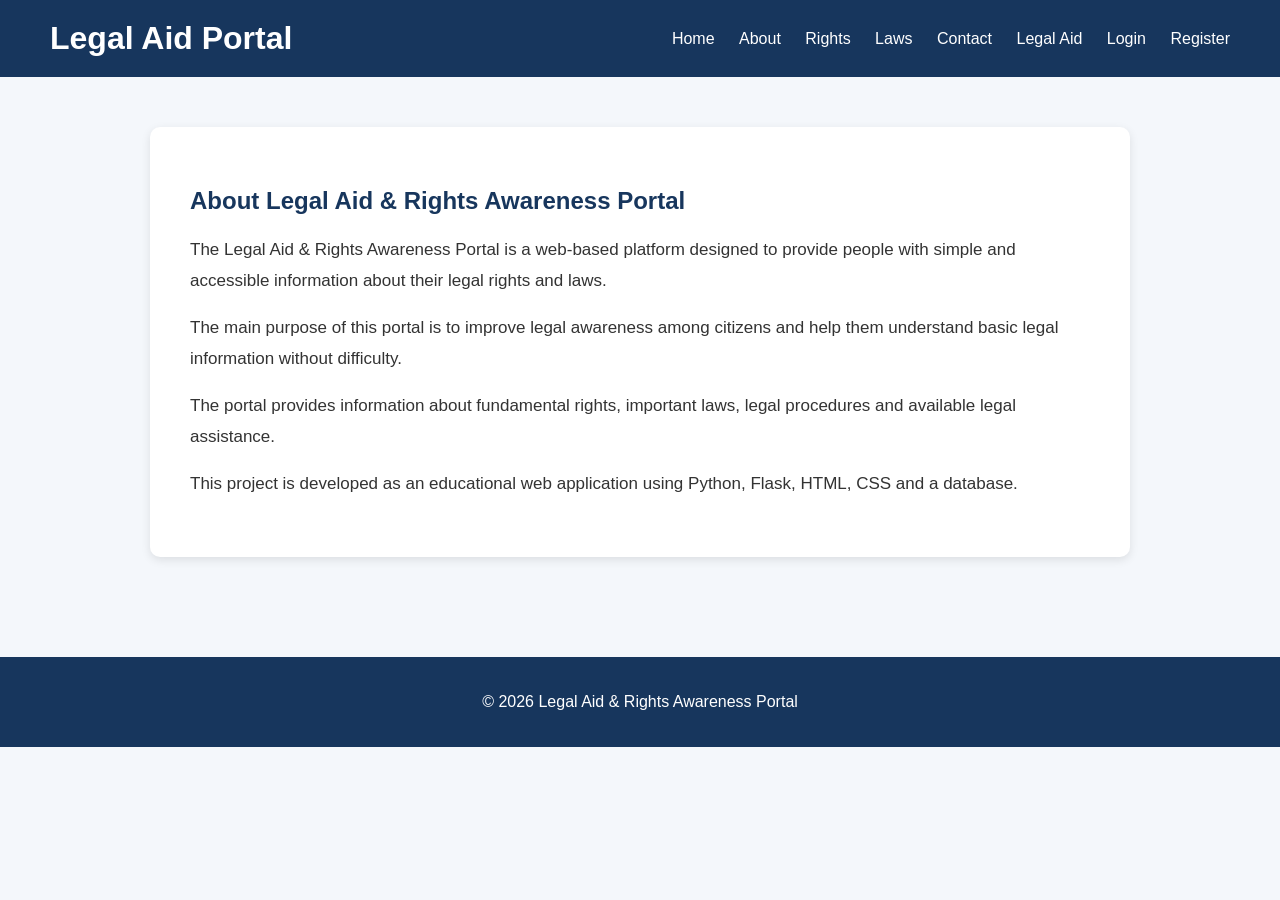
==== templates/about.html @ a3156395 "first commit" ====
<!DOCTYPE html>
<html lang="en">
<head>
    <meta charset="UTF-8">
    <meta name="viewport" content="width=device-width, initial-scale=1.0">

    <title>About - Legal Aid Portal</title>

    <style>
        body {
            font-family: Arial, sans-serif;
            margin: 0;
            background-color: #f4f7fb;
            color: #333;
        }

        header {
            background-color: #17365d;
            color: white;
            padding: 20px 50px;
            display: flex;
            justify-content: space-between;
            align-items: center;
        }

        header h1 {
            margin: 0;
        }

        nav a {
            color: white;
            text-decoration: none;
            margin-left: 20px;
        }

        nav a:hover {
            text-decoration: underline;
        }

        .container {
            max-width: 900px;
            margin: 50px auto;
            background-color: white;
            padding: 40px;
            border-radius: 10px;
            box-shadow: 0 3px 10px rgba(0, 0, 0, 0.1);
        }

        .container h2 {
            color: #17365d;
            margin-bottom: 20px;
        }

        .container p {
            line-height: 1.8;
            font-size: 17px;
        }

        footer {
            background-color: #17365d;
            color: white;
            text-align: center;
            padding: 20px;
            margin-top: 100px;
        }
    </style>
</head>

<body>

    <header>
        <h1>Legal Aid Portal</h1>

        <nav>
            <a href="/">Home</a>
            <a href="/about">About</a>
            <a href="/rights">Rights</a>
            <a href="/laws">Laws</a>
            <a href="/contact">Contact</a>
            <a href="/legal-aid">Legal Aid</a>
<a href="/login">Login</a>
<a href="/register">Register</a>
        </nav>
    </header>

    <div class="container">

        <h2>About Legal Aid & Rights Awareness Portal</h2>

        <p>
            The Legal Aid & Rights Awareness Portal is a web-based platform
            designed to provide people with simple and accessible information
            about their legal rights and laws.
        </p>

        <p>
            The main purpose of this portal is to improve legal awareness
            among citizens and help them understand basic legal information
            without difficulty.
        </p>

        <p>
            The portal provides information about fundamental rights,
            important laws, legal procedures and available legal assistance.
        </p>

        <p>
            This project is developed as an educational web application
            using Python, Flask, HTML, CSS and a database.
        </p>

    </div>

    <footer>
        <p>© 2026 Legal Aid & Rights Awareness Portal</p>
    </footer>

</body>
</html>
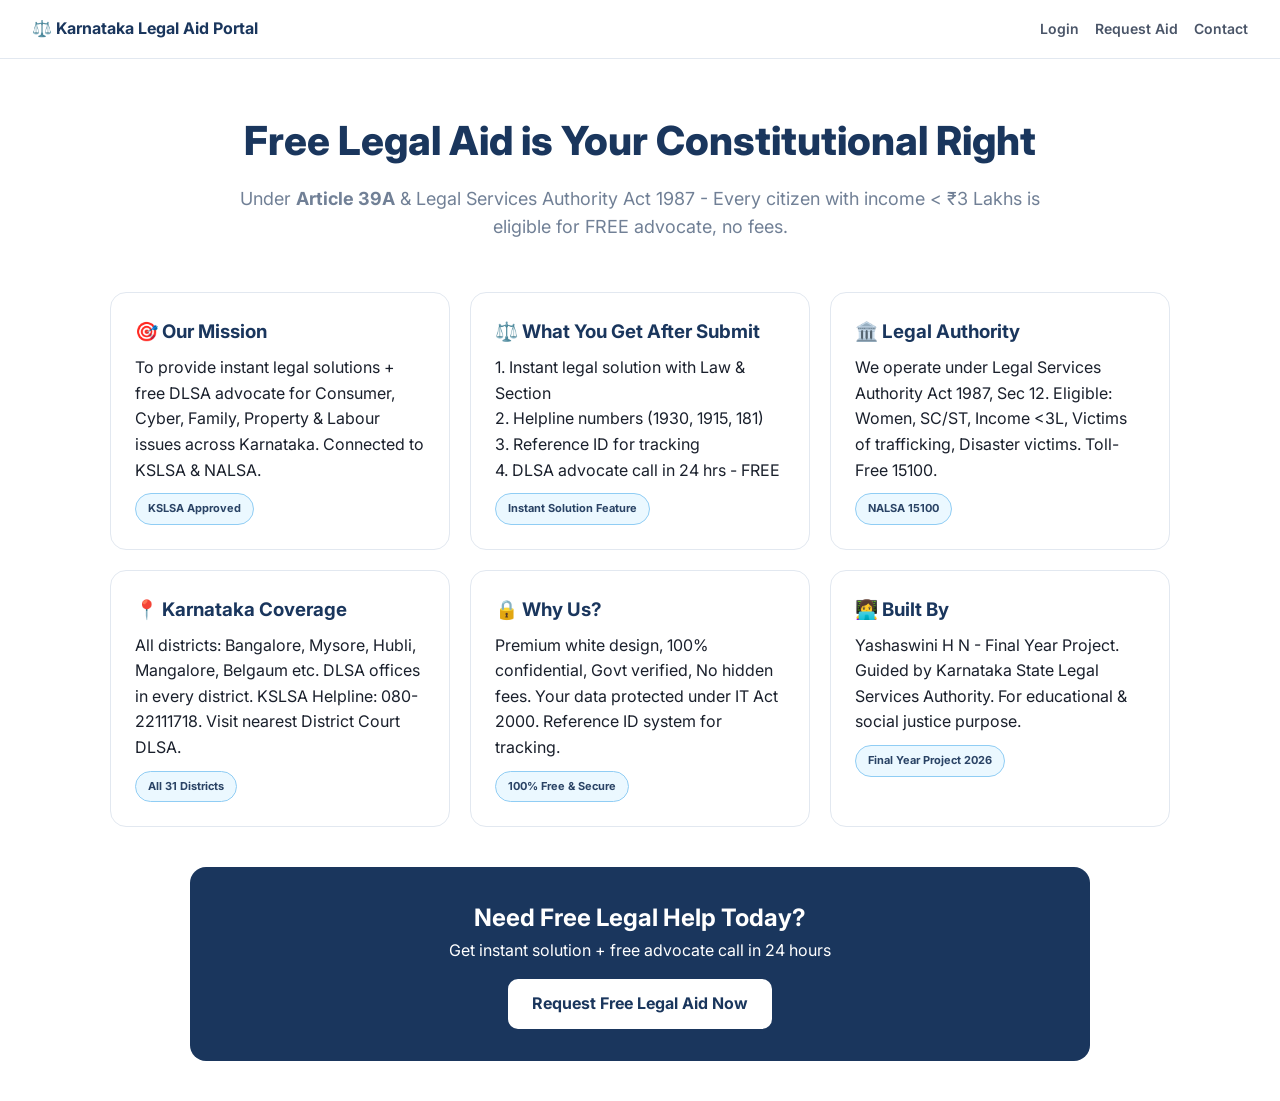
==== commit aeae98fd: "Update about.html" ====
--- a/templates/about.html
+++ b/templates/about.html
@@ -1,119 +1,45 @@
 <!DOCTYPE html>
-<html lang="en">
+<html>
 <head>
-    <meta charset="UTF-8">
-    <meta name="viewport" content="width=device-width, initial-scale=1.0">
+<meta charset="UTF-8"><meta name="viewport" content="width=device-width, initial-scale=1.0">
+<title>About - Karnataka Legal Aid Portal</title>
+<link href="https://fonts.googleapis.com/css2?family=Inter:wght@400;600;700;800&display=swap" rel="stylesheet">
+<style>
+*{font-family:'Inter',sans-serif;box-sizing:border-box;margin:0;padding:0} body{background:#ffffff;color:#1a202c;line-height:1.6}
+.nav{background:#fff;border-bottom:1px solid #e2e8f0;padding:16px 32px;display:flex;justify-content:space-between;align-items:center}
+.nav b{color:#1a365d}.nav a{text-decoration:none;color:#4a5568;font-weight:600;margin-left:16px;font-size:14px}
+.hero{max-width:900px;margin:50px auto;padding:0 20px;text-align:center}
+.hero h1{font-size:40px;font-weight:800;color:#1a365d}
+.hero p{color:#718096;font-size:18px;margin-top:12px}
+.grid{max-width:1100px;margin:40px auto;padding:0 20px;display:grid;grid-template-columns:repeat(auto-fit,minmax(280px,1fr));gap:20px}
+.card{background:#fff;border:1px solid #e2e8f0;border-radius:16px;padding:24px}
+.card h3{color:#1a365d;margin-bottom:8px}
+.badge{background:#ebf8ff;border:1px solid #90cdf4;color:#2a4365;padding:6px 12px;border-radius:20px;font-size:11px;font-weight:700;display:inline-block;margin-top:10px}
+.cta{background:#1a365d;color:#fff;border-radius:16px;padding:32px;text-align:center;max-width:900px;margin:40px auto}
+.cta a{background:#fff;color:#1a365d;padding:12px 24px;border-radius:10px;text-decoration:none;font-weight:700;display:inline-block;margin-top:16px}
+</style>
+</head>
+<body>
+<div class="nav"><b>⚖️ Karnataka Legal Aid Portal</b><div><a href="/login">Login</a><a href="/legal-aid">Request Aid</a><a href="/contact">Contact</a></div></div>
 
-    <title>About - Legal Aid Portal</title>
+<div class="hero">
+<h1>Free Legal Aid is Your Constitutional Right</h1>
+<p>Under <b>Article 39A</b> & Legal Services Authority Act 1987 - Every citizen with income &lt; ₹3 Lakhs is eligible for FREE advocate, no fees.</p>
+</div>
 
-    <style>
-        body {
-            font-family: Arial, sans-serif;
-            margin: 0;
-            background-color: #f4f7fb;
-            color: #333;
-        }
+<div class="grid">
+<div class="card"><h3>🎯 Our Mission</h3><p>To provide instant legal solutions + free DLSA advocate for Consumer, Cyber, Family, Property & Labour issues across Karnataka. Connected to KSLSA & NALSA.</p><span class="badge">KSLSA Approved</span></div>
+<div class="card"><h3>⚖️ What You Get After Submit</h3><p>1. Instant legal solution with Law & Section<br>2. Helpline numbers (1930, 1915, 181)<br>3. Reference ID for tracking<br>4. DLSA advocate call in 24 hrs - FREE</p><span class="badge">Instant Solution Feature</span></div>
+<div class="card"><h3>🏛️ Legal Authority</h3><p>We operate under Legal Services Authority Act 1987, Sec 12. Eligible: Women, SC/ST, Income &lt;3L, Victims of trafficking, Disaster victims. Toll-Free 15100.</p><span class="badge">NALSA 15100</span></div>
+<div class="card"><h3>📍 Karnataka Coverage</h3><p>All districts: Bangalore, Mysore, Hubli, Mangalore, Belgaum etc. DLSA offices in every district. KSLSA Helpline: 080-22111718. Visit nearest District Court DLSA.</p><span class="badge">All 31 Districts</span></div>
+<div class="card"><h3>🔒 Why Us?</h3><p>Premium white design, 100% confidential, Govt verified, No hidden fees. Your data protected under IT Act 2000. Reference ID system for tracking.</p><span class="badge">100% Free & Secure</span></div>
+<div class="card"><h3>👩‍💻 Built By</h3><p>Yashaswini H N - Final Year Project. Guided by Karnataka State Legal Services Authority. For educational & social justice purpose.</p><span class="badge">Final Year Project 2026</span></div>
+</div>
 
-        header {
-            background-color: #17365d;
-            color: white;
-            padding: 20px 50px;
-            display: flex;
-            justify-content: space-between;
-            align-items: center;
-        }
-
-        header h1 {
-            margin: 0;
-        }
-
-        nav a {
-            color: white;
-            text-decoration: none;
-            margin-left: 20px;
-        }
-
-        nav a:hover {
-            text-decoration: underline;
-        }
-
-        .container {
-            max-width: 900px;
-            margin: 50px auto;
-            background-color: white;
-            padding: 40px;
-            border-radius: 10px;
-            box-shadow: 0 3px 10px rgba(0, 0, 0, 0.1);
-        }
-
-        .container h2 {
-            color: #17365d;
-            margin-bottom: 20px;
-        }
-
-        .container p {
-            line-height: 1.8;
-            font-size: 17px;
-        }
-
-        footer {
-            background-color: #17365d;
-            color: white;
-            text-align: center;
-            padding: 20px;
-            margin-top: 100px;
-        }
-    </style>
-</head>
-
-<body>
-
-    <header>
-        <h1>Legal Aid Portal</h1>
-
-        <nav>
-            <a href="/">Home</a>
-            <a href="/about">About</a>
-            <a href="/rights">Rights</a>
-            <a href="/laws">Laws</a>
-            <a href="/contact">Contact</a>
-            <a href="/legal-aid">Legal Aid</a>
-<a href="/login">Login</a>
-<a href="/register">Register</a>
-        </nav>
-    </header>
-
-    <div class="container">
-
-        <h2>About Legal Aid & Rights Awareness Portal</h2>
-
-        <p>
-            The Legal Aid & Rights Awareness Portal is a web-based platform
-            designed to provide people with simple and accessible information
-            about their legal rights and laws.
-        </p>
-
-        <p>
-            The main purpose of this portal is to improve legal awareness
-            among citizens and help them understand basic legal information
-            without difficulty.
-        </p>
-
-        <p>
-            The portal provides information about fundamental rights,
-            important laws, legal procedures and available legal assistance.
-        </p>
-
-        <p>
-            This project is developed as an educational web application
-            using Python, Flask, HTML, CSS and a database.
-        </p>
-
-    </div>
-
-    <footer>
-        <p>© 2026 Legal Aid & Rights Awareness Portal</p>
-    </footer>
-
+<div class="cta">
+<h2>Need Free Legal Help Today?</h2>
+<p>Get instant solution + free advocate call in 24 hours</p>
+<a href="/legal-aid">Request Free Legal Aid Now</a>
+</div>
 </body>
-</html>+</html>
